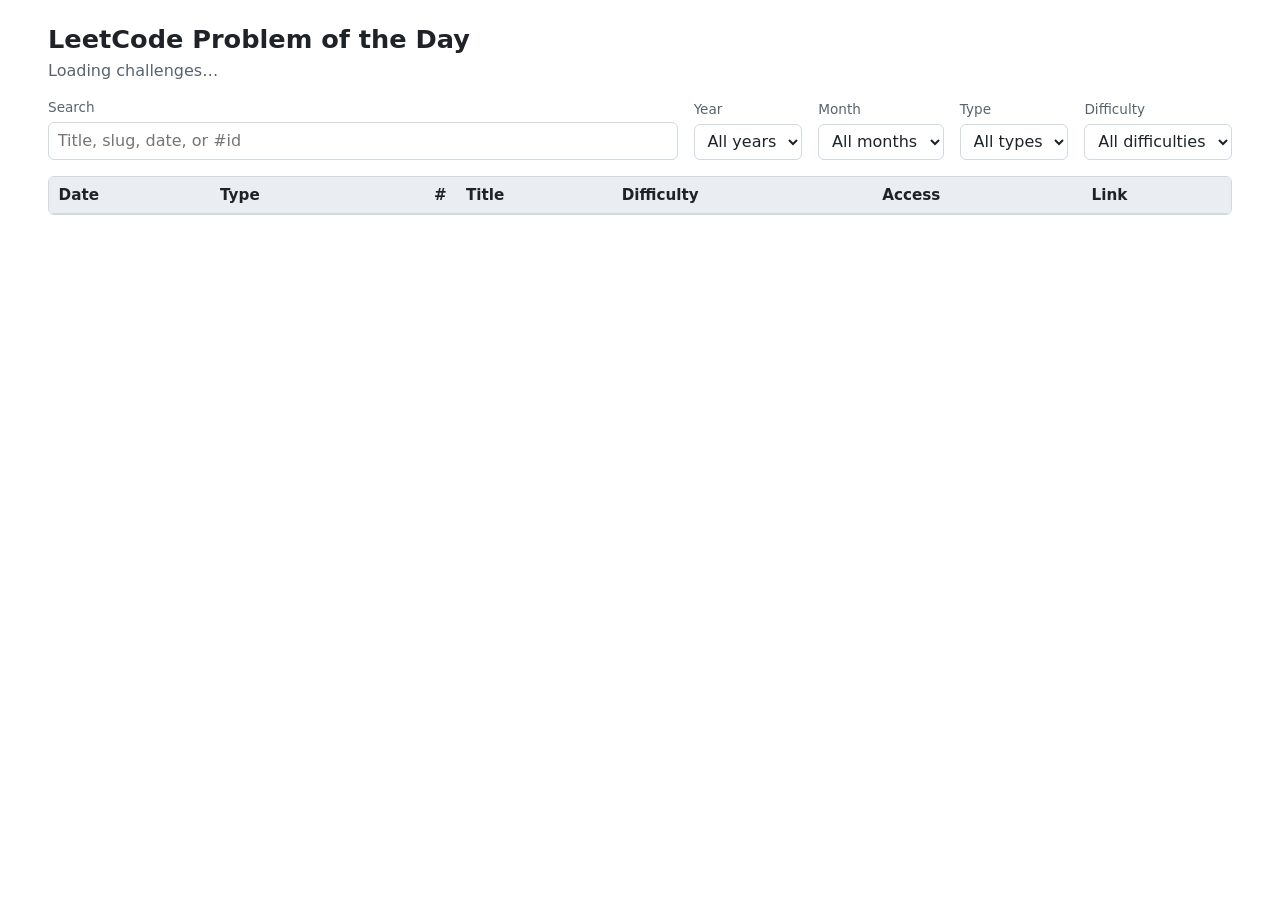
==== docs/index.html @ 97c444bf "feat(site): add page structure and styles" ====
<!doctype html>
<html lang="en">
<head>
  <meta charset="utf-8">
  <meta name="viewport" content="width=device-width, initial-scale=1">
  <meta name="color-scheme" content="light dark">
  <title>LeetCode Problem of the Day</title>
  <link rel="icon" href="data:,">
  <link rel="stylesheet" href="styles.css">
</head>
<body>
  <main>
    <header>
      <h1>LeetCode Problem of the Day</h1>
      <p id="range" class="summary">Loading challenges…</p>
      <p id="counts" class="summary" aria-live="polite"></p>
    </header>

    <noscript>
      <p class="notice">
        The table on this page is built with JavaScript. Without it, browse the
        <a href="https://github.com/jollySleeper/leetcode-potd-archive/blob/main/archive/README.md">Markdown archive</a>
        instead.
      </p>
    </noscript>

    <form id="filters" class="filters" role="search" autocomplete="off">
      <div class="field field-search">
        <label for="search">Search</label>
        <input id="search" type="search" placeholder="Title, slug, date, or #id" spellcheck="false">
      </div>
      <div class="field">
        <label for="year">Year</label>
        <select id="year">
          <option value="">All years</option>
        </select>
      </div>
      <div class="field">
        <label for="month">Month</label>
        <select id="month">
          <option value="">All months</option>
        </select>
      </div>
      <div class="field">
        <label for="type">Type</label>
        <select id="type">
          <option value="">All types</option>
          <option value="daily">Daily</option>
          <option value="weekly">Weekly</option>
        </select>
      </div>
      <div class="field">
        <label for="difficulty">Difficulty</label>
        <select id="difficulty">
          <option value="">All difficulties</option>
          <option value="easy">Easy</option>
          <option value="medium">Medium</option>
          <option value="hard">Hard</option>
        </select>
      </div>
      <button id="reset" type="button" class="reset" hidden>Reset</button>
    </form>

    <p id="error" class="notice error" role="alert" hidden></p>

    <div class="table-wrap">
      <table>
        <thead>
          <tr>
            <th scope="col">Date</th>
            <th scope="col">Type</th>
            <th scope="col" class="num">#</th>
            <th scope="col">Title</th>
            <th scope="col">Difficulty</th>
            <th scope="col">Access</th>
            <th scope="col">Link</th>
          </tr>
        </thead>
        <tbody id="rows"></tbody>
      </table>
    </div>
  </main>
</body>
</html>
---- docs/styles.css ----
:root {
  color-scheme: light dark;
  --bg: #ffffff;
  --fg: #1f2328;
  --muted: #59636e;
  --border: #d1d9e0;
  --stripe: #f6f8fa;
  --head: #eaeef2;
  --accent: #0969da;
  font-family: system-ui, -apple-system, "Segoe UI", Roboto, "Helvetica Neue", Arial, sans-serif;
  line-height: 1.45;
}

@media (prefers-color-scheme: dark) {
  :root {
    --bg: #0d1117;
    --fg: #e6edf3;
    --muted: #9198a1;
    --border: #3d444d;
    --stripe: #151b23;
    --head: #212830;
    --accent: #4493f8;
  }
}

*,
*::before,
*::after {
  box-sizing: border-box;
}

[hidden] {
  display: none !important;
}

body {
  margin: 0;
  background: var(--bg);
  color: var(--fg);
}

main {
  max-width: 76rem;
  margin: 0 auto;
  padding: 1.5rem 1rem 2rem;
}

h1 {
  margin: 0 0 0.25rem;
  font-size: 1.6rem;
  line-height: 1.2;
}

.summary {
  margin: 0.2rem 0;
  color: var(--muted);
}

a {
  color: var(--accent);
}

.notice {
  margin: 1rem 0;
  padding: 0.6rem 0.8rem;
  border: 1px solid var(--border);
  border-radius: 6px;
}

.error {
  font-weight: 600;
}

.filters {
  display: flex;
  flex-wrap: wrap;
  align-items: flex-end;
  gap: 0.75rem 1rem;
  margin: 1rem 0;
}

.field {
  display: flex;
  flex-direction: column;
  gap: 0.25rem;
}

.field-search {
  flex: 1 1 16rem;
}

label {
  font-size: 0.85rem;
  color: var(--muted);
}

input,
select,
button {
  font: inherit;
  color: inherit;
  background: var(--bg);
  border: 1px solid var(--border);
  border-radius: 6px;
  padding: 0.4rem 0.55rem;
}

button {
  cursor: pointer;
}

input:focus-visible,
select:focus-visible,
button:focus-visible,
a:focus-visible {
  outline: 2px solid var(--accent);
  outline-offset: 1px;
}

.table-wrap {
  overflow: auto;
  max-height: 80vh;
  border: 1px solid var(--border);
  border-radius: 6px;
}

table {
  width: 100%;
  border-collapse: collapse;
  font-size: 0.95rem;
}

th,
td {
  padding: 0.45rem 0.6rem;
  text-align: left;
  vertical-align: top;
  white-space: nowrap;
  border-bottom: 1px solid var(--border);
}

thead th {
  position: sticky;
  top: 0;
  z-index: 1;
  background: var(--head);
  font-weight: 600;
}

tbody tr:nth-child(even) {
  background: var(--stripe);
}

tbody tr:last-child td {
  border-bottom: 0;
}

.num {
  text-align: right;
  font-variant-numeric: tabular-nums;
}

td.title {
  min-width: 16rem;
  white-space: normal;
}

td.empty {
  padding: 1.5rem 0.6rem;
  text-align: center;
  color: var(--muted);
  white-space: normal;
}

@media (max-width: 40rem) {
  main {
    padding: 1rem 0.75rem 1.5rem;
  }

  h1 {
    font-size: 1.35rem;
  }

  .field {
    flex: 1 1 calc(50% - 0.5rem);
  }

  .field-search {
    flex-basis: 100%;
  }

  .field select {
    width: 100%;
  }

  td.title {
    min-width: 12rem;
  }
}
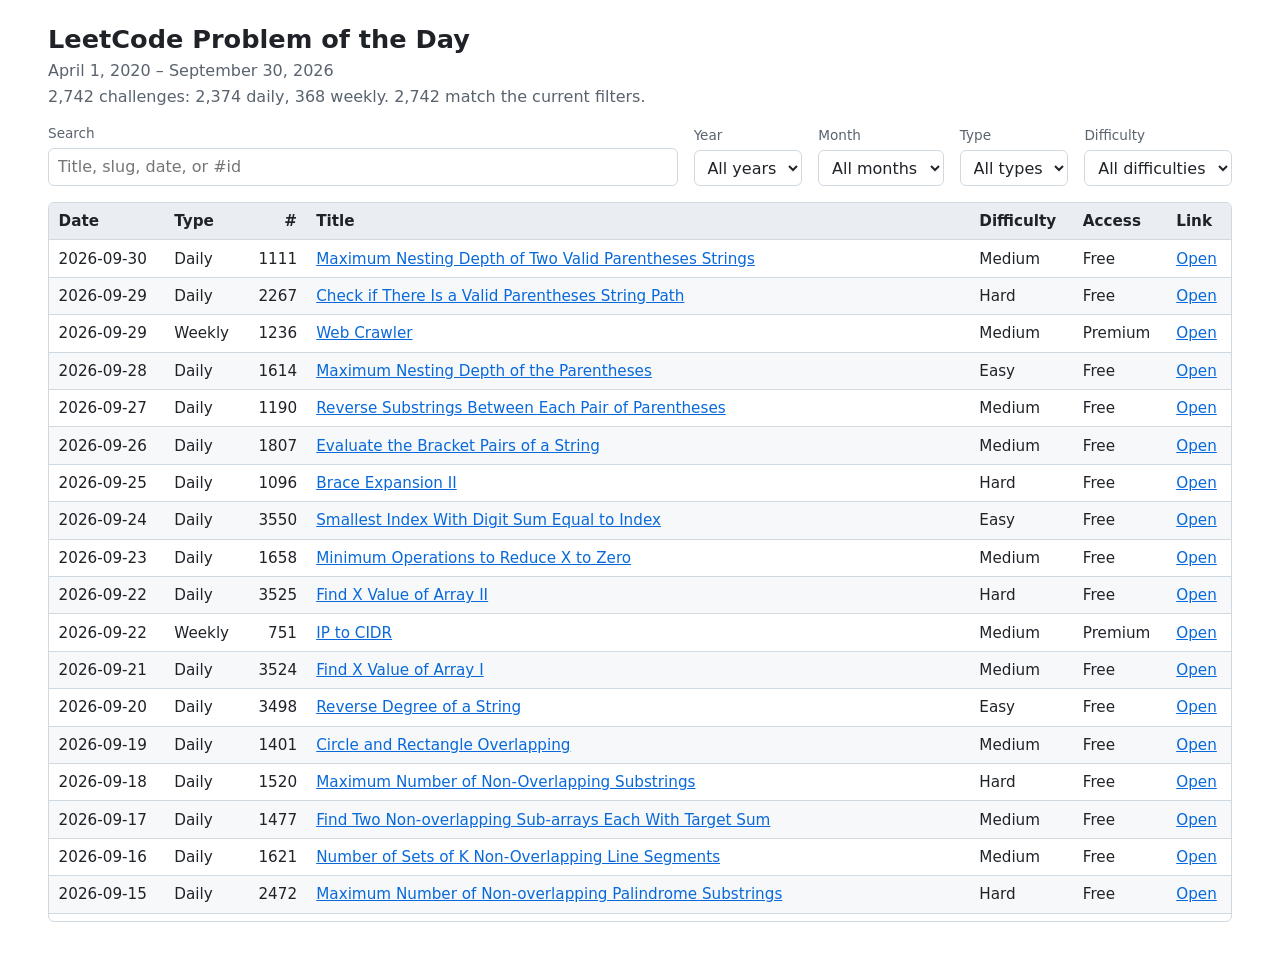
==== commit 404b82e2: "feat(site): load challenges and render the table newest first" ====
--- a/docs/index.html
+++ b/docs/index.html
@@ -7,6 +7,7 @@
   <title>LeetCode Problem of the Day</title>
   <link rel="icon" href="data:,">
   <link rel="stylesheet" href="styles.css">
+  <script src="app.js" defer></script>
 </head>
 <body>
   <main>
